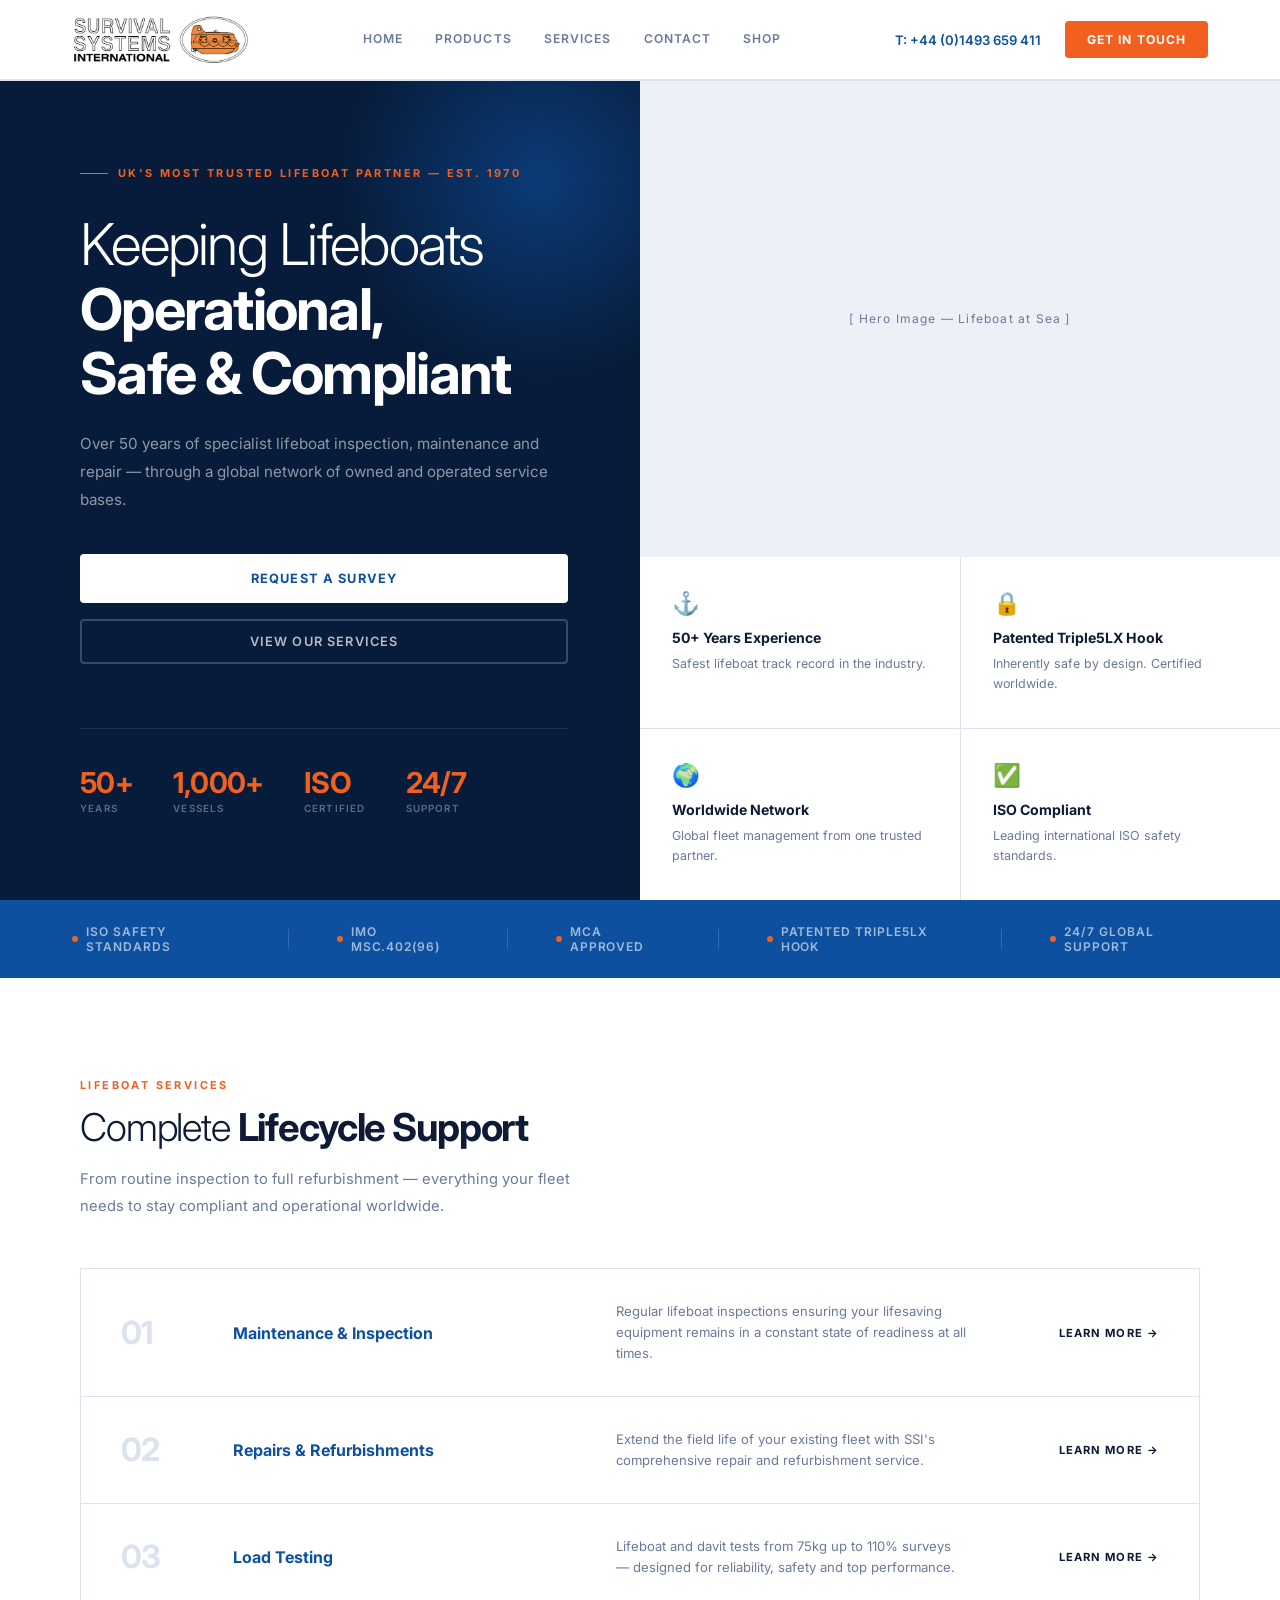
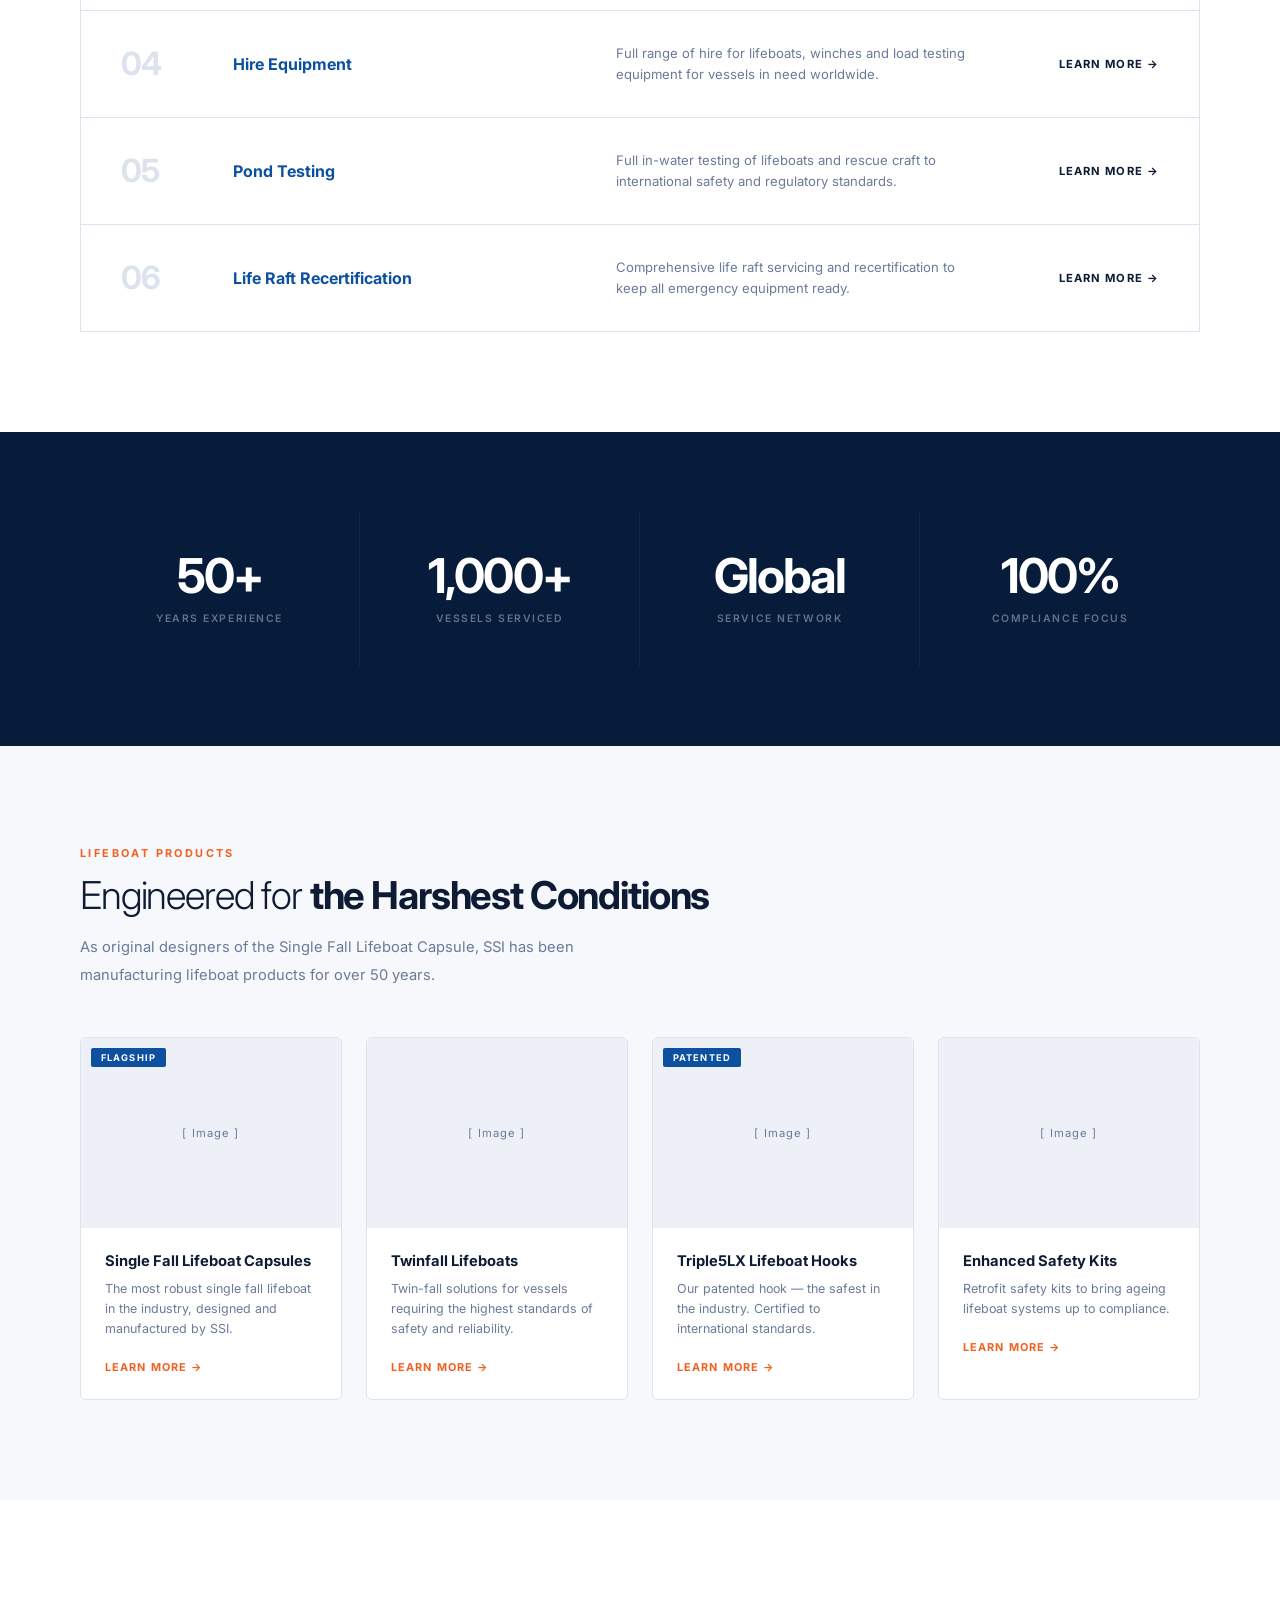
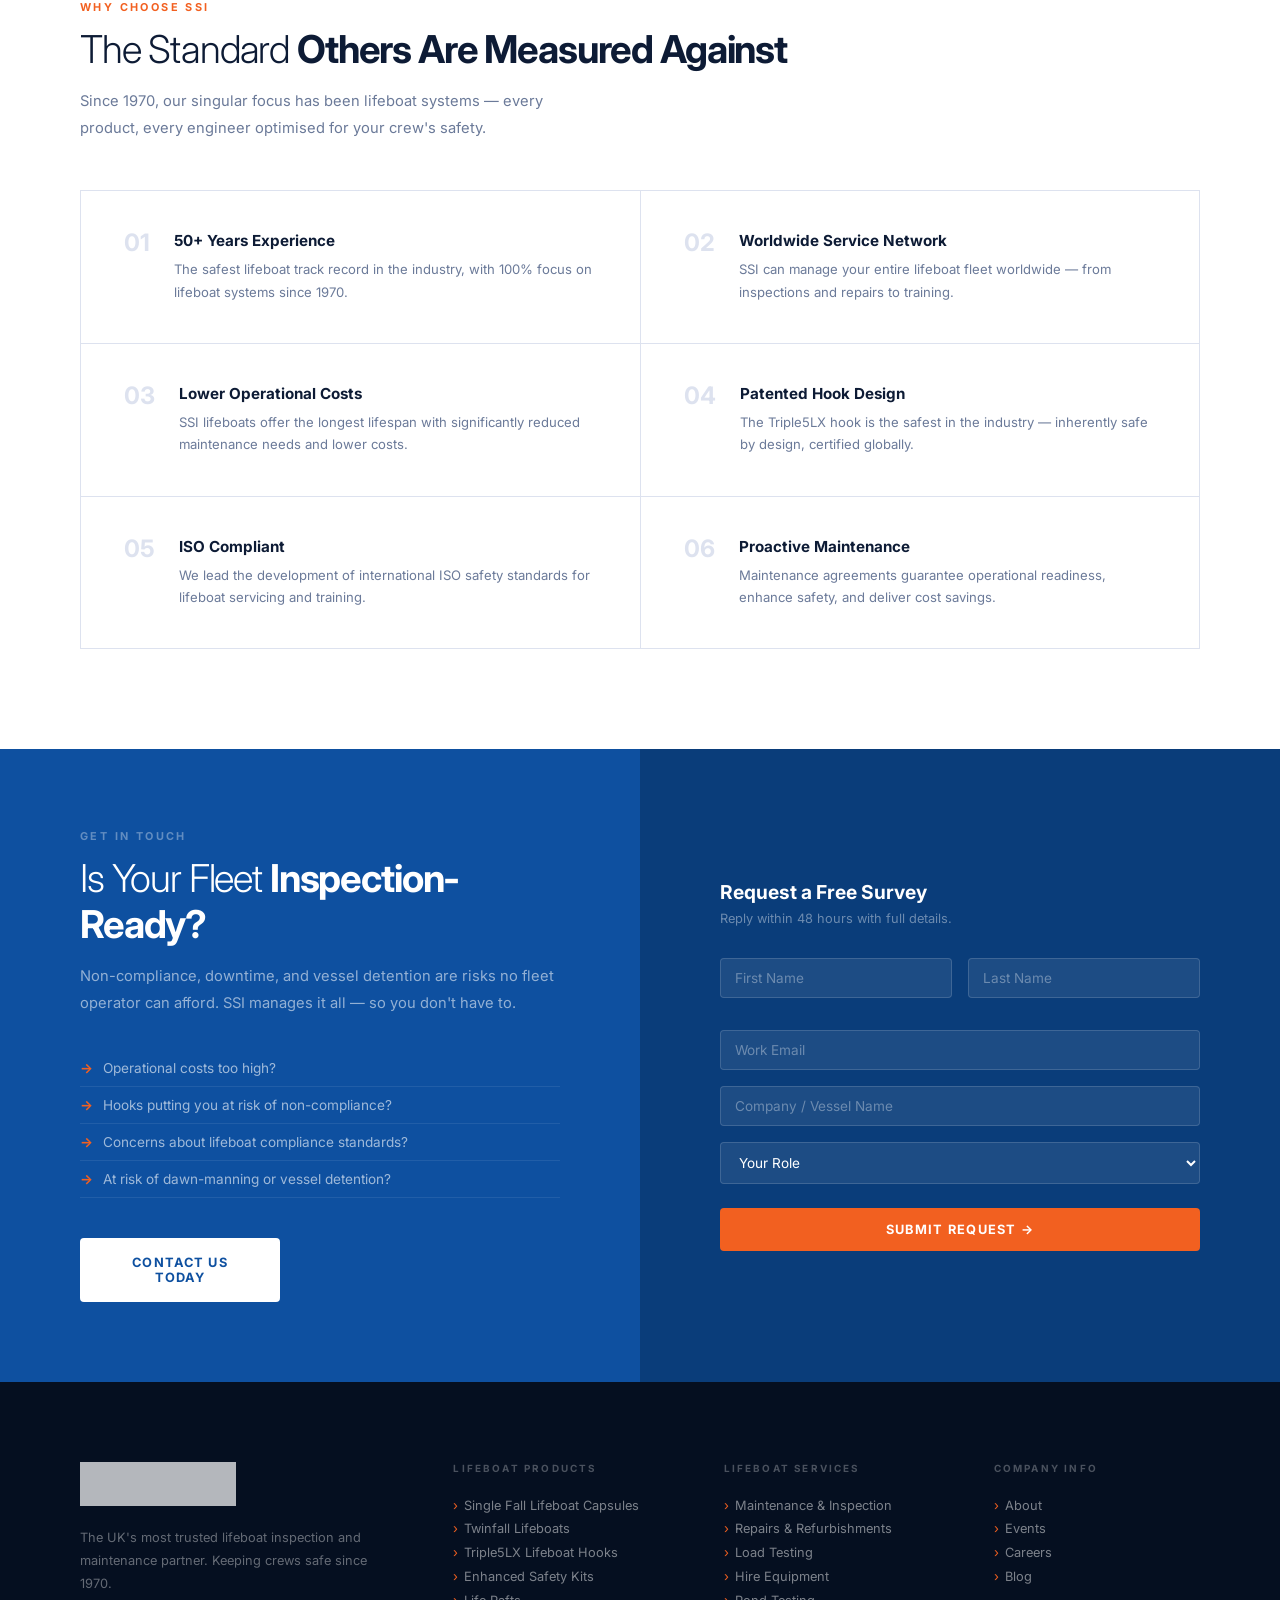
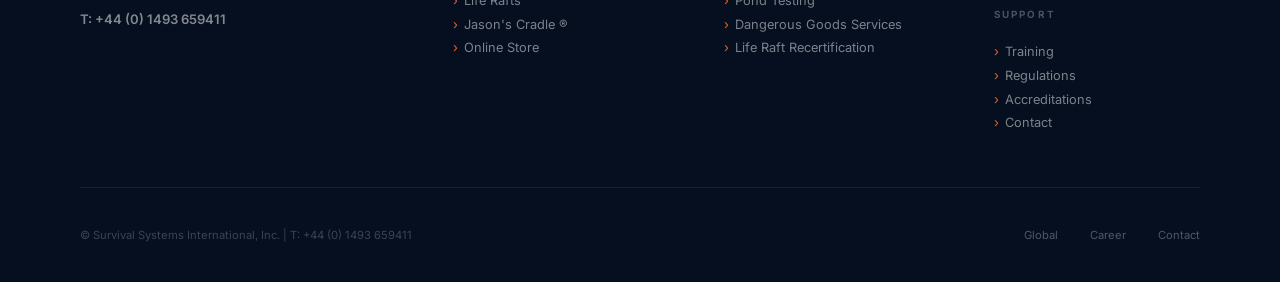
==== redesign/template-3-split-elegant.html @ 63118c46 "Initial commit: SSI Website redesign" ====
<!DOCTYPE html>
<html lang="en">
<head>
<meta charset="UTF-8">
<meta name="viewport" content="width=device-width, initial-scale=1.0">
<title>Survival Systems International — Template 3: Split Elegant</title>
<link href="https://fonts.googleapis.com/css2?family=Inter:wght@300;400;500;600;700&display=swap" rel="stylesheet">
<style>
*,*::before,*::after{box-sizing:border-box;margin:0;padding:0}
:root{
  --blue:#0E50A0;--blue-dark:#0A3D7A;--blue-deep:#071C3A;
  --orange:#F26020;--orange-dk:#D44F12;
  --white:#fff;--cream:#F7F8FB;--gray-100:#EEF0F7;
  --gray-200:#DDE2EF;--gray-500:#6B7A99;--text:#0D1B35;
}
html{scroll-behavior:smooth}
body{font-family:'Inter',sans-serif;background:var(--white);color:var(--text);-webkit-font-smoothing:antialiased}

/* NAV */
nav{background:var(--white);border-bottom:1px solid var(--gray-200);padding:0 72px;display:flex;align-items:center;justify-content:space-between;height:80px;position:sticky;top:0;z-index:100;box-shadow:0 1px 0 var(--gray-200)}
.logo img{height:50px;display:block}
.nav-links{display:flex;list-style:none}
.nav-links a{font-size:0.76rem;font-weight:600;letter-spacing:0.09em;text-transform:uppercase;color:var(--gray-500);text-decoration:none;padding:0 16px;height:80px;display:flex;align-items:center;transition:color 0.2s;border-bottom:2px solid transparent}
.nav-links a:hover{color:var(--blue);border-bottom-color:var(--orange)}
.nav-right{display:flex;align-items:center;gap:1.5rem}
.nav-phone{font-size:0.82rem;font-weight:600;color:var(--blue)}
.btn-nav{background:var(--orange);color:white;font-size:0.76rem;font-weight:700;letter-spacing:0.09em;text-transform:uppercase;padding:11px 22px;border-radius:4px;text-decoration:none;transition:background 0.2s}
.btn-nav:hover{background:var(--orange-dk)}

/* HERO — SPLIT */
.hero{display:grid;grid-template-columns:1fr 1fr;min-height:calc(100vh - 80px)}
.hero-left{background:var(--blue-deep);padding:80px 72px 80px 80px;display:flex;flex-direction:column;justify-content:center;position:relative;overflow:hidden}
.hero-left::after{content:'';position:absolute;top:-100px;right:-100px;width:400px;height:400px;background:radial-gradient(circle,rgba(14,80,160,0.6) 0%,transparent 70%)}
.hero-left-inner{position:relative;z-index:2;max-width:500px}
.h-eyebrow{font-size:0.68rem;font-weight:700;letter-spacing:0.22em;text-transform:uppercase;color:var(--orange);margin-bottom:2rem;display:flex;align-items:center;gap:10px}
.h-eyebrow::before{content:'';width:28px;height:1px;background:var(--orange)}
.hero h1{font-size:clamp(2.5rem,4.5vw,3.8rem);font-weight:300;line-height:1.12;letter-spacing:-0.03em;color:white;margin-bottom:1.5rem}
.hero h1 strong{font-weight:700;display:block}
.hero-p{font-size:0.95rem;color:rgba(255,255,255,0.55);line-height:1.85;margin-bottom:2.5rem}
.hero-btns{display:flex;flex-direction:column;gap:1rem;margin-bottom:4rem}
.btn-white{background:white;color:var(--blue);font-size:0.8rem;font-weight:700;letter-spacing:0.09em;text-transform:uppercase;padding:15px 32px;border-radius:4px;text-decoration:none;transition:all 0.25s;display:inline-block;border:2px solid white;text-align:center}
.btn-white:hover{background:transparent;color:white}
.btn-outline-w{border:2px solid rgba(255,255,255,0.2);color:rgba(255,255,255,0.7);font-size:0.8rem;font-weight:600;letter-spacing:0.09em;text-transform:uppercase;padding:13px 32px;border-radius:4px;text-decoration:none;transition:all 0.25s;display:inline-block;text-align:center}
.btn-outline-w:hover{border-color:rgba(255,255,255,0.5);color:white}
.hero-creds{display:flex;gap:2.5rem;padding-top:2.5rem;border-top:1px solid rgba(255,255,255,0.08)}
.hcred .n{font-size:1.8rem;font-weight:700;color:var(--orange);line-height:1;display:block;letter-spacing:-0.02em}
.hcred .l{font-size:0.62rem;font-weight:600;letter-spacing:0.12em;text-transform:uppercase;color:rgba(255,255,255,0.35);margin-top:4px;display:block}

/* HERO RIGHT */
.hero-right{background:var(--cream);display:flex;flex-direction:column}
.hero-img{flex:1;background:var(--gray-100);min-height:300px;display:flex;align-items:center;justify-content:center;font-size:0.75rem;color:var(--gray-500);letter-spacing:0.1em;position:relative;overflow:hidden}
.hero-cards{display:grid;grid-template-columns:1fr 1fr;gap:1px;background:var(--gray-200)}
.hcard{background:white;padding:2rem;display:flex;flex-direction:column;gap:0.5rem;transition:background 0.2s;border-bottom:2px solid transparent;cursor:default}
.hcard:hover{background:var(--cream);border-bottom-color:var(--orange)}
.hcard-icon{font-size:1.4rem;margin-bottom:0.25rem}
.hcard h4{font-size:0.88rem;font-weight:700;color:var(--text)}
.hcard p{font-size:0.78rem;color:var(--gray-500);line-height:1.6;margin:0}

/* TRUST BAR */
.trust-bar{background:var(--blue);padding:24px 72px;display:flex;align-items:center;gap:3rem;justify-content:center}
.tb-item{font-size:0.75rem;font-weight:600;letter-spacing:0.08em;text-transform:uppercase;color:rgba(255,255,255,0.6);display:flex;align-items:center;gap:8px}
.tb-item::before{content:'';width:6px;height:6px;border-radius:50%;background:var(--orange);flex-shrink:0}
.tb-sep{width:1px;height:20px;background:rgba(255,255,255,0.15)}

/* SHARED */
.sec{padding:100px 80px}.si{max-width:1200px;margin:0 auto}
.ey{font-size:0.68rem;font-weight:700;letter-spacing:0.22em;text-transform:uppercase;color:var(--orange);margin-bottom:12px;display:block}
.sh{font-size:clamp(1.8rem,3vw,2.4rem);font-weight:300;letter-spacing:-0.03em;color:var(--text);margin-bottom:1rem}
.sh strong{font-weight:700}
.sp{font-size:0.92rem;color:var(--gray-500);line-height:1.85;max-width:520px;margin-bottom:3rem}

/* SERVICES — Alternating */
.services-list{display:flex;flex-direction:column;gap:1px;background:var(--gray-200);border:1px solid var(--gray-200)}
.svc-row{background:white;display:grid;grid-template-columns:80px 1fr 1fr 160px;gap:2rem;padding:2rem 2.5rem;align-items:center;transition:background 0.2s;cursor:default}
.svc-row:hover{background:var(--cream)}
.svc-n{font-size:2rem;font-weight:700;color:var(--gray-200);letter-spacing:-0.04em;line-height:1}
.svc-row h3{font-size:1rem;font-weight:700;color:var(--blue);line-height:1.3}
.svc-row p{font-size:0.82rem;color:var(--gray-500);line-height:1.6;margin:0}
.svc-link{font-size:0.7rem;font-weight:700;letter-spacing:0.1em;text-transform:uppercase;color:var(--text);text-decoration:none;display:flex;align-items:center;gap:5px;justify-content:flex-end;transition:color 0.2s,gap 0.2s}
.svc-link:hover{color:var(--orange);gap:9px}

/* STATS */
.stats{background:var(--blue-deep);padding:80px}
.stats-grid{max-width:1200px;margin:0 auto;display:grid;grid-template-columns:repeat(4,1fr)}
.sblock{padding:2.5rem;text-align:center;border-right:1px solid rgba(255,255,255,0.06)}
.sblock:last-child{border-right:none}
.sblock .n{font-size:3rem;font-weight:300;color:white;letter-spacing:-0.04em;display:block;line-height:1;margin-bottom:6px}
.sblock .n strong{font-weight:700}
.sblock .l{font-size:0.65rem;font-weight:600;letter-spacing:0.15em;text-transform:uppercase;color:rgba(255,255,255,0.38)}

/* PRODUCTS */
.products{background:var(--cream)}
.products-grid{display:grid;grid-template-columns:repeat(4,1fr);gap:1.5rem}
.pc{background:white;border:1px solid var(--gray-200);border-radius:6px;overflow:hidden;transition:all 0.3s}
.pc:hover{border-color:var(--blue);box-shadow:0 12px 40px rgba(14,80,160,0.1);transform:translateY(-4px)}
.pc-img{height:190px;background:var(--gray-100);display:flex;align-items:center;justify-content:center;font-size:0.7rem;color:var(--gray-500);letter-spacing:0.1em;position:relative}
.pc-tag{position:absolute;top:10px;left:10px;background:var(--blue);color:white;font-size:0.58rem;font-weight:700;letter-spacing:0.12em;text-transform:uppercase;padding:4px 10px;border-radius:2px}
.pc-body{padding:1.5rem}
.pc-body h3{font-size:0.92rem;font-weight:700;color:var(--text);margin-bottom:0.5rem;line-height:1.3}
.pc-body p{font-size:0.78rem;color:var(--gray-500);line-height:1.6;margin-bottom:1rem}
.pc-link{font-size:0.68rem;font-weight:700;letter-spacing:0.1em;text-transform:uppercase;color:var(--orange);text-decoration:none}

/* WHY */
.why-grid{display:grid;grid-template-columns:1fr 1fr;gap:1px;background:var(--gray-200);border:1px solid var(--gray-200)}
.wcard{background:white;padding:2.5rem;display:flex;gap:1.5rem;transition:background 0.2s;border-left:3px solid transparent}
.wcard:hover{background:var(--cream);border-left-color:var(--orange)}
.wnum{font-size:1.5rem;font-weight:700;color:var(--gray-200);flex-shrink:0;line-height:1}
.wcontent h3{font-size:0.95rem;font-weight:700;color:var(--text);margin-bottom:0.5rem}
.wcontent p{font-size:0.82rem;color:var(--gray-500);line-height:1.7;margin:0}

/* CTA SECTION */
.cta{background:var(--blue);padding:0}
.cta-grid{display:grid;grid-template-columns:1fr 1fr;min-height:600px}
.cta-left{padding:80px;display:flex;flex-direction:column;justify-content:center}
.cta-left .ey{color:rgba(255,255,255,0.4)}
.cta-left .sh{color:white}
.cta-left>p{font-size:0.92rem;color:rgba(255,255,255,0.55);line-height:1.85;margin-bottom:2rem}
.pain-list{list-style:none;margin-bottom:2.5rem}
.pain-list li{padding:10px 0;border-bottom:1px solid rgba(255,255,255,0.08);font-size:0.85rem;color:rgba(255,255,255,0.6);display:flex;gap:10px}
.pain-list li::before{content:'→';color:var(--orange);flex-shrink:0;font-weight:700}
.cta-right{background:var(--blue-dark);padding:80px;display:flex;flex-direction:column;justify-content:center}
.cta-right h3{font-size:1.2rem;font-weight:700;color:white;margin-bottom:0.4rem}
.cta-right .sub{font-size:0.8rem;color:rgba(255,255,255,0.4);margin-bottom:2rem}
.fg{margin-bottom:1rem}
.fg input,.fg select{width:100%;padding:11px 14px;background:rgba(255,255,255,0.08);border:1.5px solid rgba(255,255,255,0.15);border-radius:4px;font-family:'Inter',sans-serif;font-size:0.85rem;color:white;transition:border-color 0.2s}
.fg input::placeholder{color:rgba(255,255,255,0.35)}
.fg input:focus,.fg select:focus{outline:none;border-color:var(--orange)}
.fg select option{background:var(--blue-dark);color:white}
.fgr{display:grid;grid-template-columns:1fr 1fr;gap:1rem;margin-bottom:1rem}
.btn-sub{width:100%;background:var(--orange);color:white;font-family:'Inter',sans-serif;font-size:0.8rem;font-weight:700;letter-spacing:0.1em;text-transform:uppercase;padding:14px;border:none;border-radius:4px;cursor:pointer;margin-top:0.5rem;transition:background 0.2s}
.btn-sub:hover{background:var(--orange-dk)}

/* FOOTER */
footer{background:#050F20;padding:80px 80px 40px}
.fi{max-width:1200px;margin:0 auto}
.ft{display:grid;grid-template-columns:1.5fr 1fr 1fr 1fr;gap:4rem;padding-bottom:3rem;border-bottom:1px solid rgba(255,255,255,0.07)}
.fb-logo img{height:44px;filter:brightness(0) invert(1);opacity:0.7;margin-bottom:1.25rem;display:block}
.fb p{color:rgba(255,255,255,0.38);font-size:0.8rem;line-height:1.8;margin-bottom:1rem}
.fb-ph{font-size:0.82rem;font-weight:600;color:rgba(255,255,255,0.5)}
.fc h5{font-size:0.62rem;font-weight:700;letter-spacing:0.22em;text-transform:uppercase;color:rgba(255,255,255,0.28);margin-bottom:1.5rem}
.fc a{display:flex;align-items:center;gap:6px;color:rgba(255,255,255,0.48);text-decoration:none;font-size:0.8rem;margin-bottom:0.55rem;transition:color 0.2s}
.fc a::before{content:'›';color:var(--orange)}
.fc a:hover{color:rgba(255,255,255,0.85)}
.fbot{display:flex;justify-content:space-between;align-items:center;margin-top:2.5rem}
.fbot p{font-size:0.7rem;color:rgba(255,255,255,0.22)}
.fbot-lnks{display:flex;gap:2rem}
.fbot-lnks a{font-size:0.7rem;color:rgba(255,255,255,0.3);text-decoration:none;transition:color 0.2s}
.fbot-lnks a:hover{color:rgba(255,255,255,0.6)}
</style>
</head>
<body>

<nav>
  <div class="logo"><img src="../brand_assets/survival-systems-international-logo-2.gif" alt="Survival Systems International"></div>
  <ul class="nav-links">
    <li><a href="#">Home</a></li>
    <li><a href="#">Products</a></li>
    <li><a href="#">Services</a></li>
    <li><a href="#">Contact</a></li>
    <li><a href="#">Shop</a></li>
  </ul>
  <div class="nav-right">
    <div class="nav-phone">T: +44 (0)1493 659 411</div>
    <a href="#" class="btn-nav">Get In Touch</a>
  </div>
</nav>

<!-- HERO SPLIT -->
<section class="hero">
  <div class="hero-left">
    <div class="hero-left-inner">
      <div class="h-eyebrow">UK's Most Trusted Lifeboat Partner — Est. 1970</div>
      <h1>Keeping Lifeboats<br><strong>Operational,<br>Safe & Compliant</strong></h1>
      <p class="hero-p">Over 50 years of specialist lifeboat inspection, maintenance and repair — through a global network of owned and operated service bases.</p>
      <div class="hero-btns">
        <a href="#" class="btn-white">Request a Survey</a>
        <a href="#" class="btn-outline-w">View Our Services</a>
      </div>
      <div class="hero-creds">
        <div class="hcred"><span class="n">50+</span><span class="l">Years</span></div>
        <div class="hcred"><span class="n">1,000+</span><span class="l">Vessels</span></div>
        <div class="hcred"><span class="n">ISO</span><span class="l">Certified</span></div>
        <div class="hcred"><span class="n">24/7</span><span class="l">Support</span></div>
      </div>
    </div>
  </div>
  <div class="hero-right">
    <div class="hero-img">[ Hero Image — Lifeboat at Sea ]</div>
    <div class="hero-cards">
      <div class="hcard">
        <div class="hcard-icon">⚓</div>
        <h4>50+ Years Experience</h4>
        <p>Safest lifeboat track record in the industry.</p>
      </div>
      <div class="hcard">
        <div class="hcard-icon">🔒</div>
        <h4>Patented Triple5LX Hook</h4>
        <p>Inherently safe by design. Certified worldwide.</p>
      </div>
      <div class="hcard">
        <div class="hcard-icon">🌍</div>
        <h4>Worldwide Network</h4>
        <p>Global fleet management from one trusted partner.</p>
      </div>
      <div class="hcard">
        <div class="hcard-icon">✅</div>
        <h4>ISO Compliant</h4>
        <p>Leading international ISO safety standards.</p>
      </div>
    </div>
  </div>
</section>

<!-- TRUST BAR -->
<div class="trust-bar">
  <div class="tb-item">ISO Safety Standards</div>
  <div class="tb-sep"></div>
  <div class="tb-item">IMO MSC.402(96)</div>
  <div class="tb-sep"></div>
  <div class="tb-item">MCA Approved</div>
  <div class="tb-sep"></div>
  <div class="tb-item">Patented Triple5LX Hook</div>
  <div class="tb-sep"></div>
  <div class="tb-item">24/7 Global Support</div>
</div>

<!-- SERVICES -->
<section class="sec">
  <div class="si">
    <span class="ey">Lifeboat Services</span>
    <h2 class="sh">Complete <strong>Lifecycle Support</strong></h2>
    <p class="sp">From routine inspection to full refurbishment — everything your fleet needs to stay compliant and operational worldwide.</p>
    <div class="services-list">
      <div class="svc-row">
        <div class="svc-n">01</div>
        <h3>Maintenance & Inspection</h3>
        <p>Regular lifeboat inspections ensuring your lifesaving equipment remains in a constant state of readiness at all times.</p>
        <a href="#" class="svc-link">Learn More →</a>
      </div>
      <div class="svc-row">
        <div class="svc-n">02</div>
        <h3>Repairs & Refurbishments</h3>
        <p>Extend the field life of your existing fleet with SSI's comprehensive repair and refurbishment service.</p>
        <a href="#" class="svc-link">Learn More →</a>
      </div>
      <div class="svc-row">
        <div class="svc-n">03</div>
        <h3>Load Testing</h3>
        <p>Lifeboat and davit tests from 75kg up to 110% surveys — designed for reliability, safety and top performance.</p>
        <a href="#" class="svc-link">Learn More →</a>
      </div>
      <div class="svc-row">
        <div class="svc-n">04</div>
        <h3>Hire Equipment</h3>
        <p>Full range of hire for lifeboats, winches and load testing equipment for vessels in need worldwide.</p>
        <a href="#" class="svc-link">Learn More →</a>
      </div>
      <div class="svc-row">
        <div class="svc-n">05</div>
        <h3>Pond Testing</h3>
        <p>Full in-water testing of lifeboats and rescue craft to international safety and regulatory standards.</p>
        <a href="#" class="svc-link">Learn More →</a>
      </div>
      <div class="svc-row">
        <div class="svc-n">06</div>
        <h3>Life Raft Recertification</h3>
        <p>Comprehensive life raft servicing and recertification to keep all emergency equipment ready.</p>
        <a href="#" class="svc-link">Learn More →</a>
      </div>
    </div>
  </div>
</section>

<!-- STATS -->
<div class="stats">
  <div class="stats-grid">
    <div class="sblock"><span class="n"><strong>50+</strong></span><span class="l">Years Experience</span></div>
    <div class="sblock"><span class="n"><strong>1,000+</strong></span><span class="l">Vessels Serviced</span></div>
    <div class="sblock"><span class="n"><strong>Global</strong></span><span class="l">Service Network</span></div>
    <div class="sblock"><span class="n"><strong>100%</strong></span><span class="l">Compliance Focus</span></div>
  </div>
</div>

<!-- PRODUCTS -->
<section class="sec products">
  <div class="si">
    <span class="ey">Lifeboat Products</span>
    <h2 class="sh">Engineered for <strong>the Harshest Conditions</strong></h2>
    <p class="sp">As original designers of the Single Fall Lifeboat Capsule, SSI has been manufacturing lifeboat products for over 50 years.</p>
    <div class="products-grid">
      <div class="pc">
        <div class="pc-img">[ Image ]<span class="pc-tag">Flagship</span></div>
        <div class="pc-body"><h3>Single Fall Lifeboat Capsules</h3><p>The most robust single fall lifeboat in the industry, designed and manufactured by SSI.</p><a href="#" class="pc-link">Learn More →</a></div>
      </div>
      <div class="pc">
        <div class="pc-img">[ Image ]</div>
        <div class="pc-body"><h3>Twinfall Lifeboats</h3><p>Twin-fall solutions for vessels requiring the highest standards of safety and reliability.</p><a href="#" class="pc-link">Learn More →</a></div>
      </div>
      <div class="pc">
        <div class="pc-img">[ Image ]<span class="pc-tag">Patented</span></div>
        <div class="pc-body"><h3>Triple5LX Lifeboat Hooks</h3><p>Our patented hook — the safest in the industry. Certified to international standards.</p><a href="#" class="pc-link">Learn More →</a></div>
      </div>
      <div class="pc">
        <div class="pc-img">[ Image ]</div>
        <div class="pc-body"><h3>Enhanced Safety Kits</h3><p>Retrofit safety kits to bring ageing lifeboat systems up to compliance.</p><a href="#" class="pc-link">Learn More →</a></div>
      </div>
    </div>
  </div>
</section>

<!-- WHY SSI -->
<section class="sec">
  <div class="si">
    <span class="ey">Why Choose SSI</span>
    <h2 class="sh">The Standard <strong>Others Are Measured Against</strong></h2>
    <p class="sp">Since 1970, our singular focus has been lifeboat systems — every product, every engineer optimised for your crew's safety.</p>
    <div class="why-grid">
      <div class="wcard"><div class="wnum">01</div><div class="wcontent"><h3>50+ Years Experience</h3><p>The safest lifeboat track record in the industry, with 100% focus on lifeboat systems since 1970.</p></div></div>
      <div class="wcard"><div class="wnum">02</div><div class="wcontent"><h3>Worldwide Service Network</h3><p>SSI can manage your entire lifeboat fleet worldwide — from inspections and repairs to training.</p></div></div>
      <div class="wcard"><div class="wnum">03</div><div class="wcontent"><h3>Lower Operational Costs</h3><p>SSI lifeboats offer the longest lifespan with significantly reduced maintenance needs and lower costs.</p></div></div>
      <div class="wcard"><div class="wnum">04</div><div class="wcontent"><h3>Patented Hook Design</h3><p>The Triple5LX hook is the safest in the industry — inherently safe by design, certified globally.</p></div></div>
      <div class="wcard"><div class="wnum">05</div><div class="wcontent"><h3>ISO Compliant</h3><p>We lead the development of international ISO safety standards for lifeboat servicing and training.</p></div></div>
      <div class="wcard"><div class="wnum">06</div><div class="wcontent"><h3>Proactive Maintenance</h3><p>Maintenance agreements guarantee operational readiness, enhance safety, and deliver cost savings.</p></div></div>
    </div>
  </div>
</section>

<!-- CTA -->
<section class="cta">
  <div class="cta-grid">
    <div class="cta-left">
      <span class="ey" style="color:rgba(255,255,255,0.35)">Get In Touch</span>
      <h2 class="sh" style="color:white;margin-bottom:1rem">Is Your Fleet <strong style="color:white">Inspection-Ready?</strong></h2>
      <p>Non-compliance, downtime, and vessel detention are risks no fleet operator can afford. SSI manages it all — so you don't have to.</p>
      <ul class="pain-list">
        <li>Operational costs too high?</li>
        <li>Hooks putting you at risk of non-compliance?</li>
        <li>Concerns about lifeboat compliance standards?</li>
        <li>At risk of dawn-manning or vessel detention?</li>
      </ul>
      <a href="#" class="btn-white" style="color:var(--blue);max-width:200px">Contact Us Today</a>
    </div>
    <div class="cta-right">
      <h3>Request a Free Survey</h3>
      <p class="sub">Reply within 48 hours with full details.</p>
      <div class="fgr">
        <div class="fg"><input type="text" placeholder="First Name"></div>
        <div class="fg"><input type="text" placeholder="Last Name"></div>
      </div>
      <div class="fg"><input type="email" placeholder="Work Email"></div>
      <div class="fg"><input type="text" placeholder="Company / Vessel Name"></div>
      <div class="fg">
        <select><option>Your Role</option><option>Technical Superintendent</option><option>Fleet Manager</option><option>HSE Manager</option><option>Operations Manager</option><option>Procurement Manager</option><option>Other</option></select>
      </div>
      <button class="btn-sub">Submit Request →</button>
    </div>
  </div>
</section>

<footer>
  <div class="fi">
    <div class="ft">
      <div class="fb">
        <div class="fb-logo"><img src="../brand_assets/survival-systems-international-logo-2.gif" alt="SSI"></div>
        <p>The UK's most trusted lifeboat inspection and maintenance partner. Keeping crews safe since 1970.</p>
        <div class="fb-ph">T: +44 (0) 1493 659411</div>
      </div>
      <div class="fc">
        <h5>Lifeboat Products</h5>
        <a href="#">Single Fall Lifeboat Capsules</a><a href="#">Twinfall Lifeboats</a><a href="#">Triple5LX Lifeboat Hooks</a><a href="#">Enhanced Safety Kits</a><a href="#">Life Rafts</a><a href="#">Jason's Cradle ®</a><a href="#">Online Store</a>
      </div>
      <div class="fc">
        <h5>Lifeboat Services</h5>
        <a href="#">Maintenance & Inspection</a><a href="#">Repairs & Refurbishments</a><a href="#">Load Testing</a><a href="#">Hire Equipment</a><a href="#">Pond Testing</a><a href="#">Dangerous Goods Services</a><a href="#">Life Raft Recertification</a>
      </div>
      <div class="fc">
        <h5>Company Info</h5>
        <a href="#">About</a><a href="#">Events</a><a href="#">Careers</a><a href="#">Blog</a>
        <h5 style="margin-top:1.5rem">Support</h5>
        <a href="#">Training</a><a href="#">Regulations</a><a href="#">Accreditations</a><a href="#">Contact</a>
      </div>
    </div>
    <div class="fbot">
      <p>© Survival Systems International, Inc. | T: +44 (0) 1493 659411</p>
      <div class="fbot-lnks"><a href="#">Global</a><a href="#">Career</a><a href="#">Contact</a></div>
    </div>
  </div>
</footer>
</body>
</html>
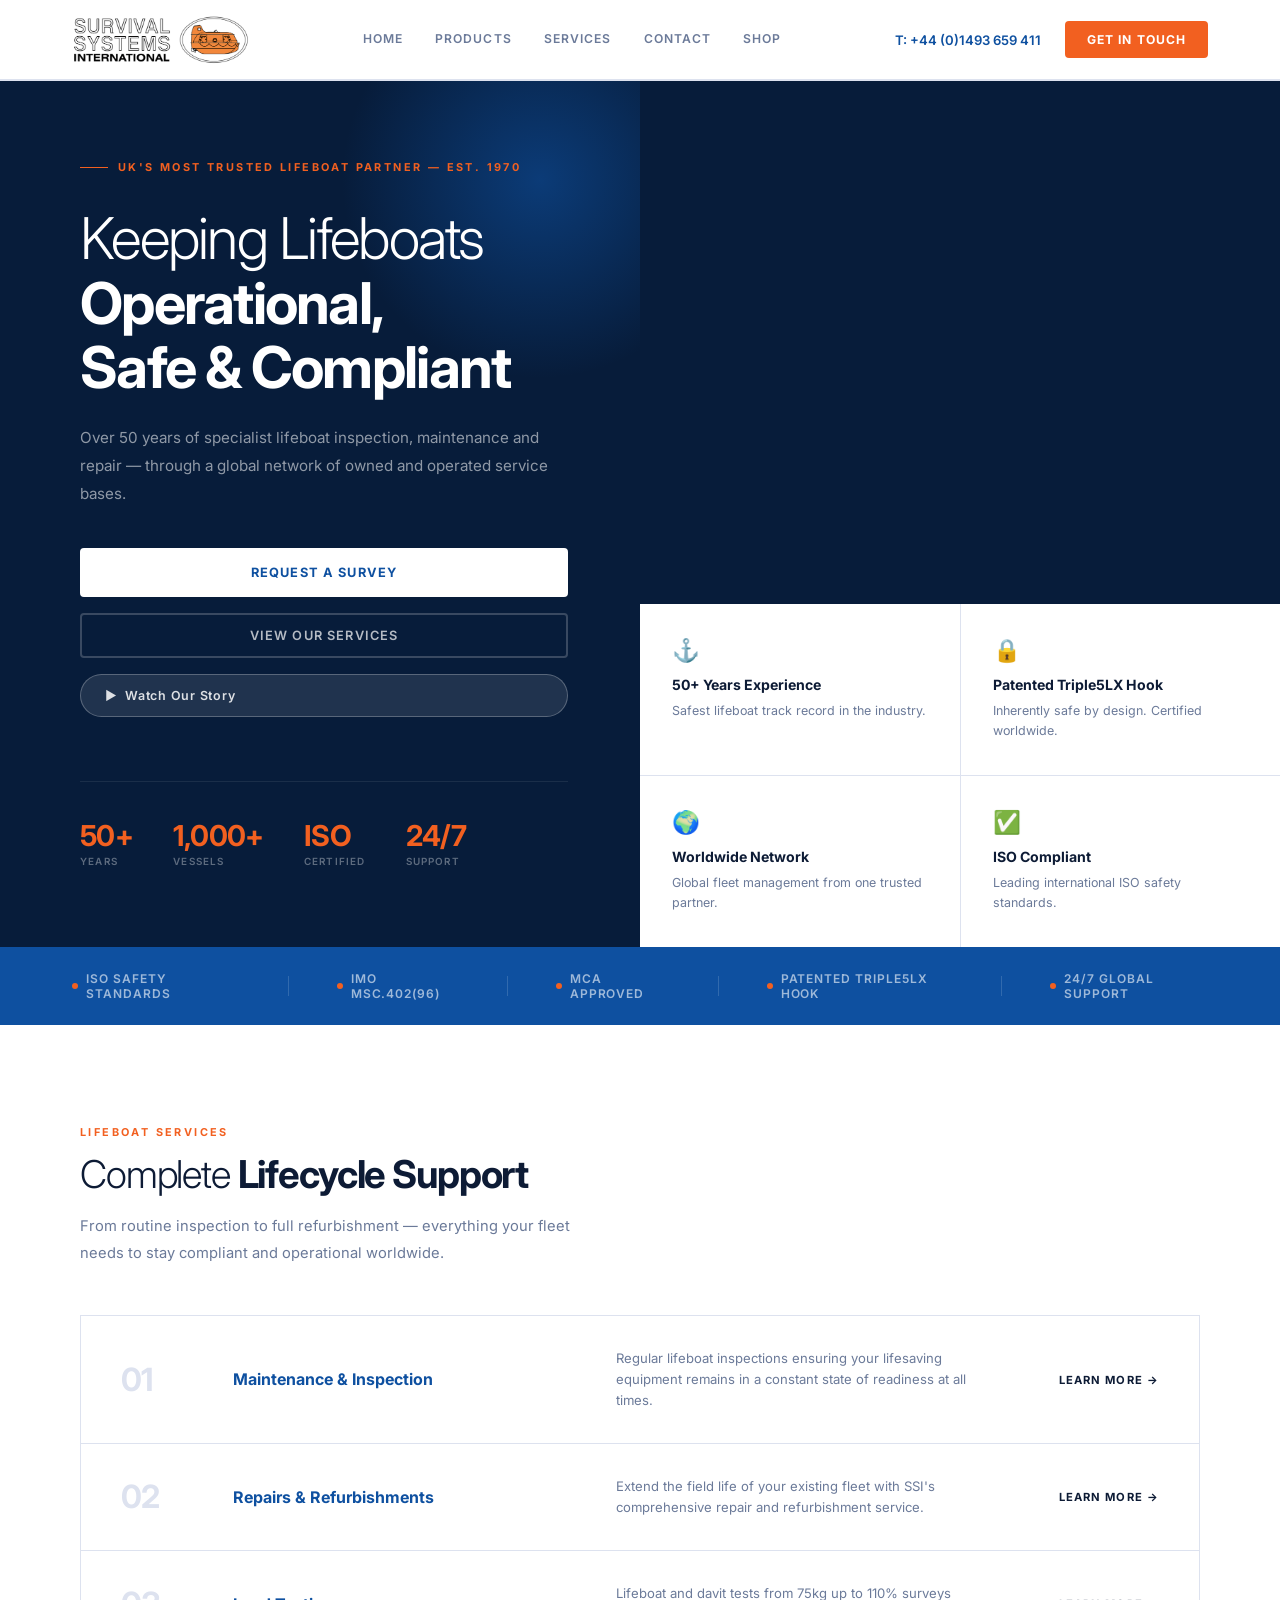
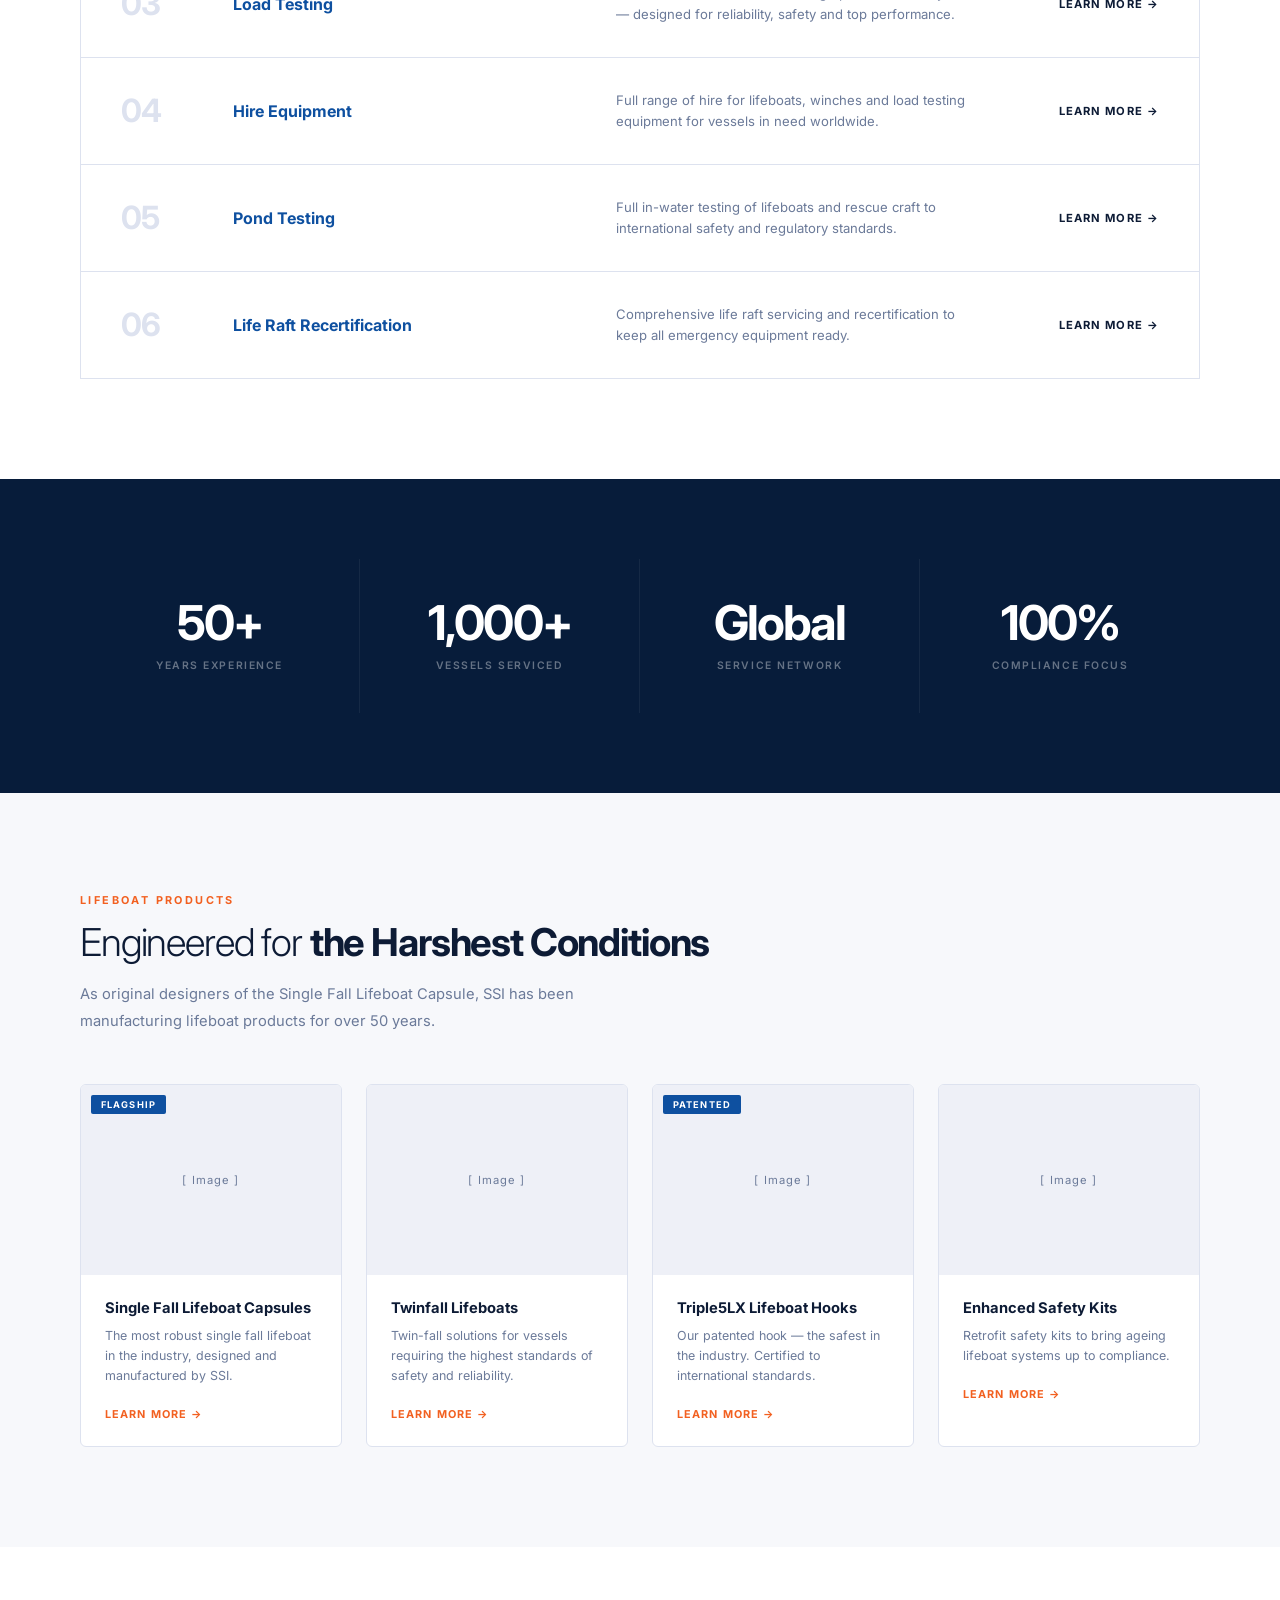
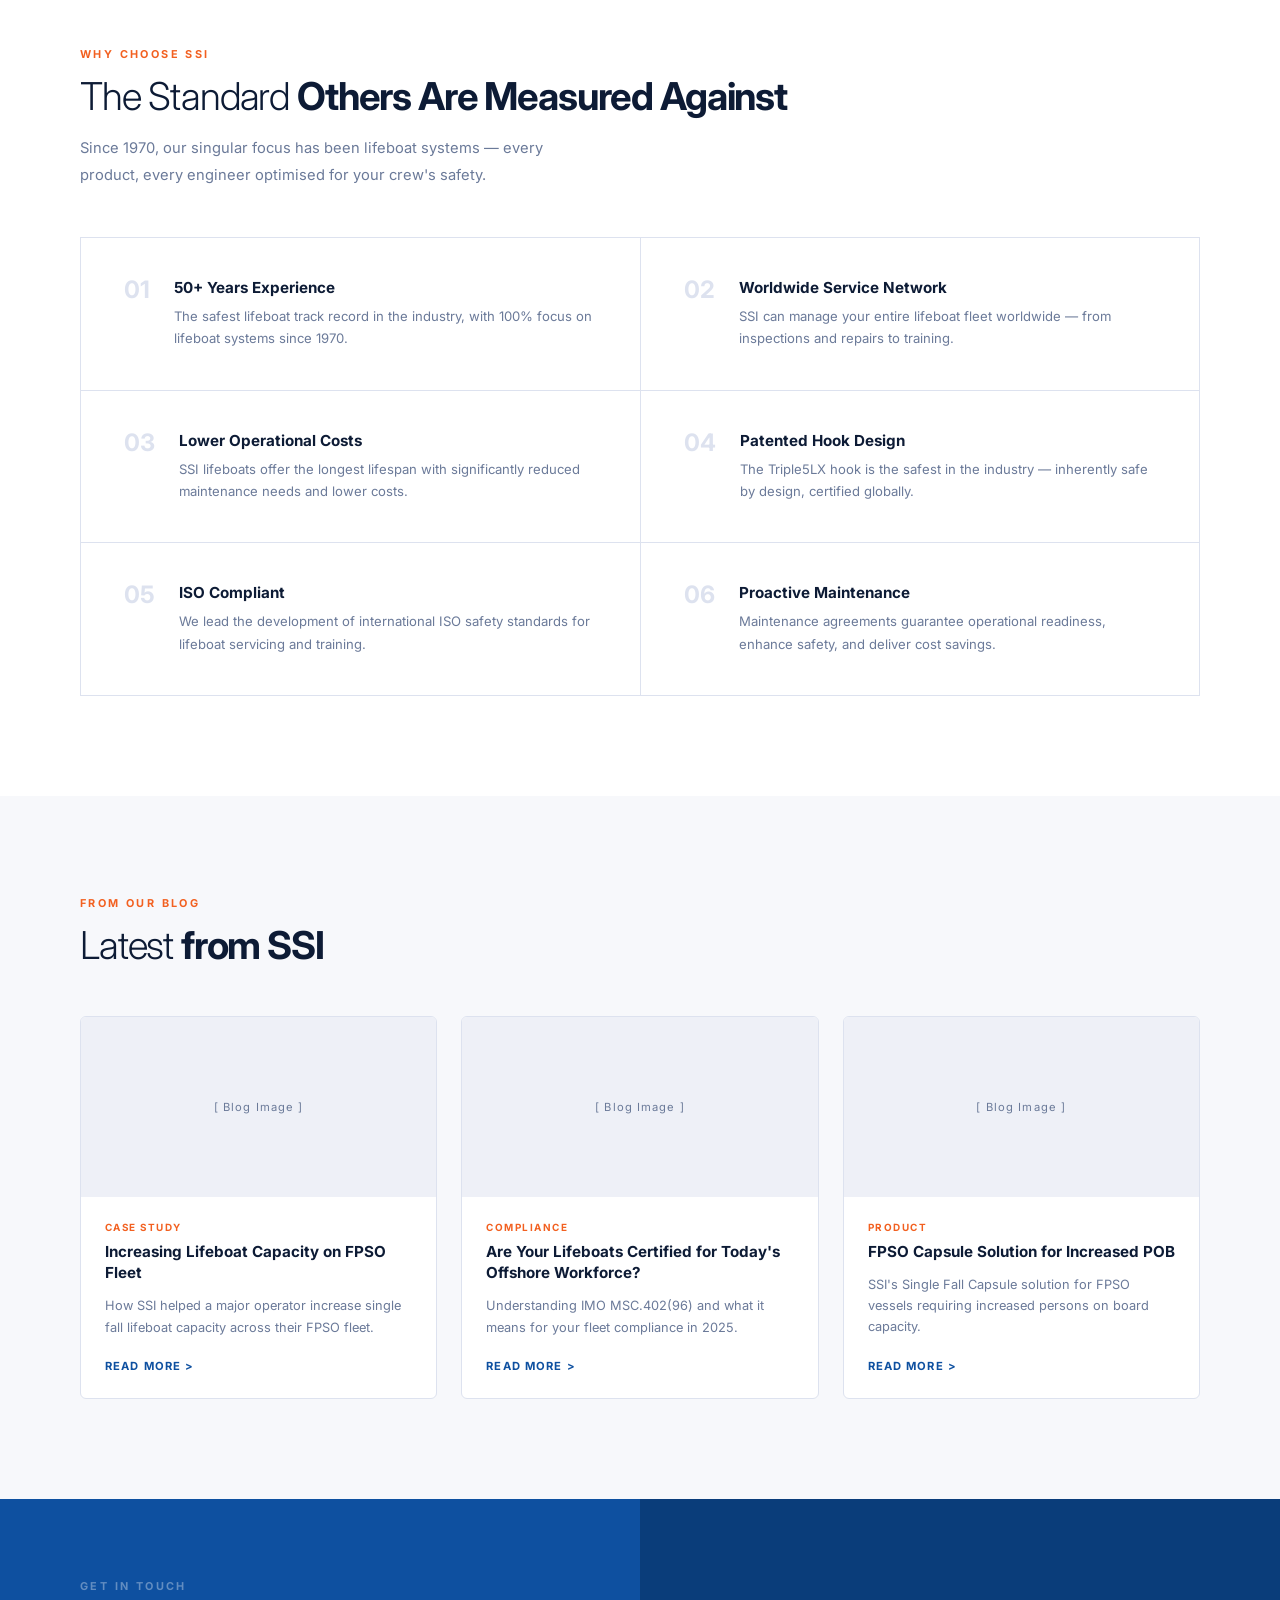
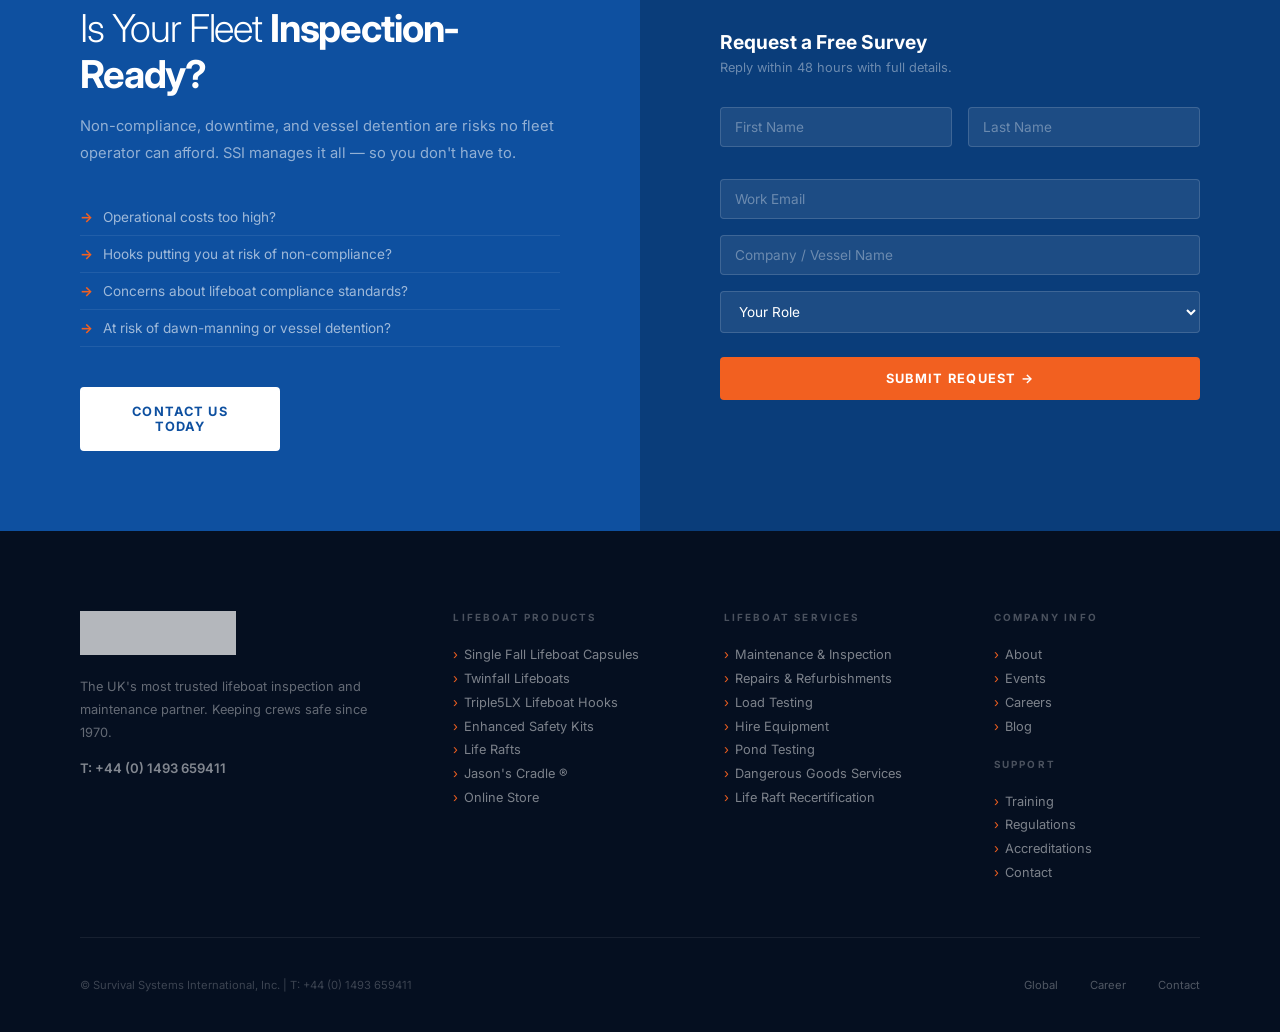
==== commit dfe4bbd8: "Add video to 2 templates" ====
--- a/redesign/template-3-split-elegant.html
+++ b/redesign/template-3-split-elegant.html
@@ -130,6 +130,35 @@
 .btn-sub{width:100%;background:var(--orange);color:white;font-family:'Inter',sans-serif;font-size:0.8rem;font-weight:700;letter-spacing:0.1em;text-transform:uppercase;padding:14px;border:none;border-radius:4px;cursor:pointer;margin-top:0.5rem;transition:background 0.2s}
 .btn-sub:hover{background:var(--orange-dk)}
 
+/* HERO VIDEO */
+.hero-video-wrap{flex:1;position:relative;min-height:300px;overflow:hidden;background:var(--blue-deep)}
+.hero-video-wrap video{width:100%;height:100%;object-fit:cover;display:block}
+
+/* WATCH BUTTON */
+.btn-watch-glass{background:rgba(255,255,255,0.1);border:1.5px solid rgba(255,255,255,0.25);color:rgba(255,255,255,0.85);font-size:0.78rem;font-weight:600;letter-spacing:0.06em;padding:13px 24px;border-radius:40px;text-decoration:none;display:inline-flex;align-items:center;gap:8px;transition:all 0.25s}
+.btn-watch-glass:hover{background:rgba(255,255,255,0.18);border-color:rgba(255,255,255,0.45);color:white}
+
+/* VIDEO MODAL */
+.modal{display:none;position:fixed;inset:0;background:rgba(0,0,0,0.88);z-index:9999;align-items:center;justify-content:center}
+.modal.open{display:flex}
+.modal-inner{position:relative;width:90%;max-width:900px}
+.modal-inner video{width:100%;border-radius:8px;display:block}
+.modal-close{position:absolute;top:-44px;right:0;background:none;border:none;color:white;font-size:2rem;cursor:pointer;line-height:1;opacity:0.7;transition:opacity 0.2s}
+.modal-close:hover{opacity:1}
+
+/* RECENT POSTS */
+.posts{padding:100px 80px;background:var(--cream)}
+.posts .si{max-width:1200px;margin:0 auto}
+.posts-grid{display:grid;grid-template-columns:repeat(3,1fr);gap:1.5rem;margin-top:3rem}
+.post-card{background:white;border:1px solid var(--gray-200);border-radius:6px;overflow:hidden;transition:all 0.3s}
+.post-card:hover{border-color:var(--blue);box-shadow:0 8px 32px rgba(14,80,160,0.08);transform:translateY(-3px)}
+.post-img{height:180px;background:var(--gray-100);display:flex;align-items:center;justify-content:center;font-size:0.7rem;color:var(--gray-500);letter-spacing:0.1em}
+.post-body{padding:1.5rem}
+.post-cat{font-size:0.62rem;font-weight:700;letter-spacing:0.15em;text-transform:uppercase;color:var(--orange);margin-bottom:0.5rem;display:block}
+.post-body h3{font-size:0.95rem;font-weight:700;color:var(--text);margin-bottom:0.75rem;line-height:1.4}
+.post-body p{font-size:0.8rem;color:var(--gray-500);line-height:1.65;margin-bottom:1rem}
+.post-read{font-size:0.7rem;font-weight:700;letter-spacing:0.1em;text-transform:uppercase;color:var(--blue);text-decoration:none}
+
 /* FOOTER */
 footer{background:#050F20;padding:80px 80px 40px}
 .fi{max-width:1200px;margin:0 auto}
@@ -150,6 +179,15 @@
 </head>
 <body>
 
+<div class="modal" id="videoModal" onclick="if(event.target===this)closeModal()">
+  <div class="modal-inner">
+    <button class="modal-close" onclick="closeModal()">✕</button>
+    <video id="modalVideo" controls>
+      <source src="../brand_assets/Survival-Systems-International-UK_Media_I5vTDtD3gF0_001_1080p.mp4" type="video/mp4">
+    </video>
+  </div>
+</div>
+
 <nav>
   <div class="logo"><img src="../brand_assets/survival-systems-international-logo-2.gif" alt="Survival Systems International"></div>
   <ul class="nav-links">
@@ -175,6 +213,7 @@
       <div class="hero-btns">
         <a href="#" class="btn-white">Request a Survey</a>
         <a href="#" class="btn-outline-w">View Our Services</a>
+        <a href="#" onclick="openModal();return false;" class="btn-watch-glass">▶&nbsp; Watch Our Story</a>
       </div>
       <div class="hero-creds">
         <div class="hcred"><span class="n">50+</span><span class="l">Years</span></div>
@@ -185,7 +224,11 @@
     </div>
   </div>
   <div class="hero-right">
-    <div class="hero-img">[ Hero Image — Lifeboat at Sea ]</div>
+    <div class="hero-video-wrap">
+      <video autoplay muted loop playsinline>
+        <source src="../brand_assets/Survival-Systems-International-UK_Media_I5vTDtD3gF0_001_1080p.mp4" type="video/mp4">
+      </video>
+    </div>
     <div class="hero-cards">
       <div class="hcard">
         <div class="hcard-icon">⚓</div>
@@ -321,6 +364,43 @@
       <div class="wcard"><div class="wnum">04</div><div class="wcontent"><h3>Patented Hook Design</h3><p>The Triple5LX hook is the safest in the industry — inherently safe by design, certified globally.</p></div></div>
       <div class="wcard"><div class="wnum">05</div><div class="wcontent"><h3>ISO Compliant</h3><p>We lead the development of international ISO safety standards for lifeboat servicing and training.</p></div></div>
       <div class="wcard"><div class="wnum">06</div><div class="wcontent"><h3>Proactive Maintenance</h3><p>Maintenance agreements guarantee operational readiness, enhance safety, and deliver cost savings.</p></div></div>
+    </div>
+  </div>
+</section>
+
+<!-- RECENT POSTS -->
+<section class="posts">
+  <div class="si">
+    <span class="ey">From Our Blog</span>
+    <h2 class="sh">Latest <strong>from SSI</strong></h2>
+    <div class="posts-grid">
+      <div class="post-card">
+        <div class="post-img">[ Blog Image ]</div>
+        <div class="post-body">
+          <span class="post-cat">Case Study</span>
+          <h3>Increasing Lifeboat Capacity on FPSO Fleet</h3>
+          <p>How SSI helped a major operator increase single fall lifeboat capacity across their FPSO fleet.</p>
+          <a href="#" class="post-read">Read More ></a>
+        </div>
+      </div>
+      <div class="post-card">
+        <div class="post-img">[ Blog Image ]</div>
+        <div class="post-body">
+          <span class="post-cat">Compliance</span>
+          <h3>Are Your Lifeboats Certified for Today's Offshore Workforce?</h3>
+          <p>Understanding IMO MSC.402(96) and what it means for your fleet compliance in 2025.</p>
+          <a href="#" class="post-read">Read More ></a>
+        </div>
+      </div>
+      <div class="post-card">
+        <div class="post-img">[ Blog Image ]</div>
+        <div class="post-body">
+          <span class="post-cat">Product</span>
+          <h3>FPSO Capsule Solution for Increased POB</h3>
+          <p>SSI's Single Fall Capsule solution for FPSO vessels requiring increased persons on board capacity.</p>
+          <a href="#" class="post-read">Read More ></a>
+        </div>
+      </div>
     </div>
   </div>
 </section>
@@ -386,5 +466,17 @@
     </div>
   </div>
 </footer>
+<script>
+function openModal(){
+  document.getElementById('videoModal').classList.add('open');
+  document.getElementById('modalVideo').play();
+}
+function closeModal(){
+  document.getElementById('videoModal').classList.remove('open');
+  var v=document.getElementById('modalVideo');
+  v.pause();v.currentTime=0;
+}
+document.addEventListener('keydown',function(e){if(e.key==='Escape')closeModal()});
+</script>
 </body>
 </html>
